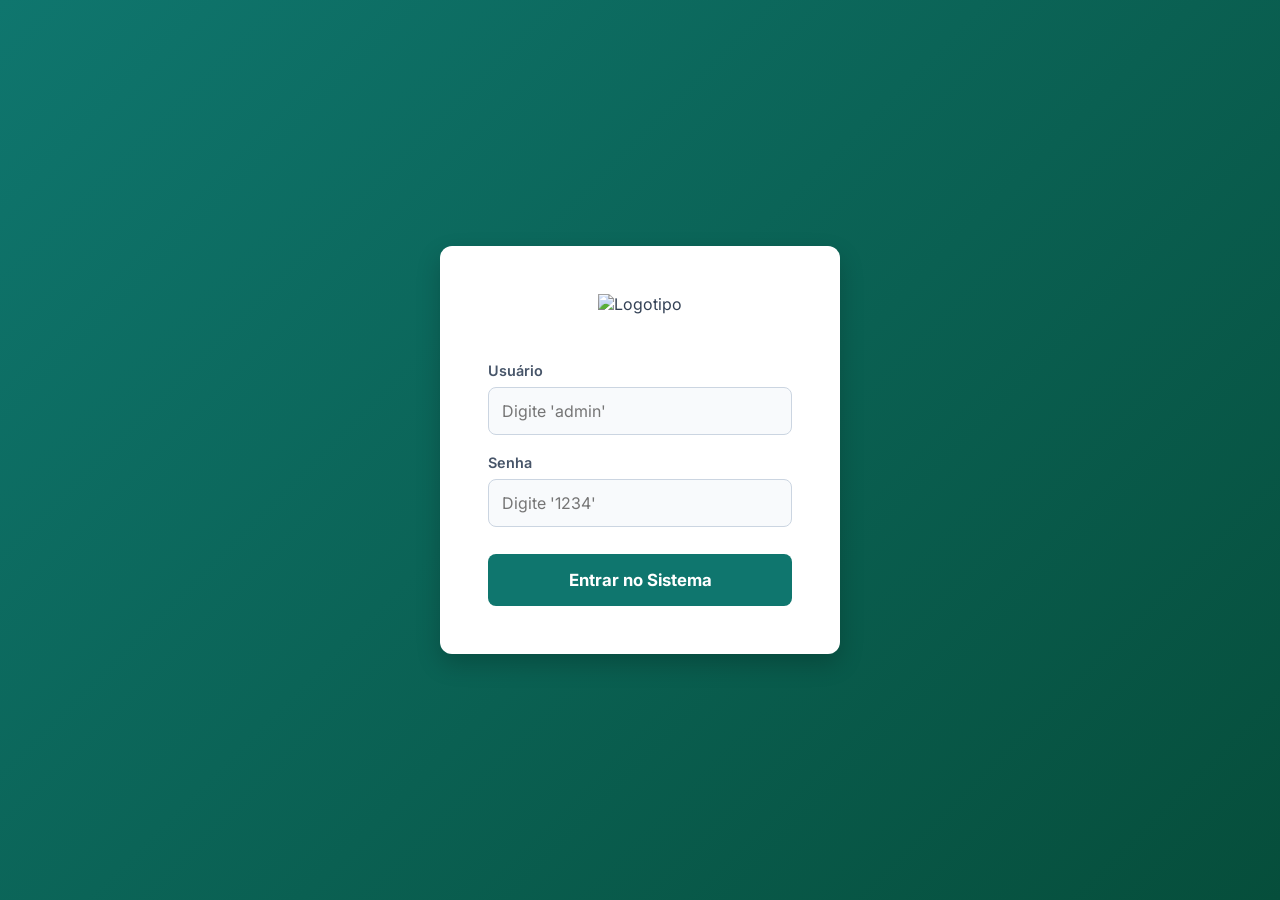
==== index.html @ ef574134 "Add files via upload" ====
<!DOCTYPE html>
<html lang="pt-BR">
<head>
    <meta charset="UTF-8">
    <title>Login - MedVet Taís Bitelo</title>
    <link rel="stylesheet" href="style.css">
</head>
<body class="login-body">
    <div class="login-container">
        <img src="imagens/logo.png.png" alt="Logotipo" style="width: 300px; margin-bottom: 1rem;">
        <h1></h1>
        <form id="login-form">
            <div class="input-group">
                <label>Usuário</label>
                <input type="text" id="usuario" required placeholder="Digite 'admin'">
            </div>
            <div class="input-group">
                <label>Senha</label>
                <input type="password" id="senha" required placeholder="Digite '1234'">
            </div>
            <p id="erro-msg" style="color: red; display: none; font-size: 0.9rem; margin-bottom: 1rem;">Usuário ou senha inválidos.</p>
            <button type="submit" class="btn-primary">Entrar no Sistema</button>
        </form>
    </div>

    <script>
        document.getElementById('login-form').addEventListener('submit', (e) => {
            e.preventDefault();
            const usuario = document.getElementById('usuario').value.trim();
            const senha = document.getElementById('senha').value.trim();

            // Validação direta com login e senha fixos
            if (usuario === 'admin' && senha === '1234') {
                const dadosVeterinario = {
                    id: 1,
                    usuario: 'admin',
                    nome: 'Dra. Taís Bitelo'
                };
                
                localStorage.setItem('vet_user', JSON.stringify(dadosVeterinario));
                window.location.href = 'dashboard.html';
            } else {
                document.getElementById('erro-msg').style.display = 'block';
            }
        });
    </script>
</body>
</html>
---- style.css ----
@import url('https://fonts.googleapis.com/css2?family=Inter:wght@300;400;600;700&display=swap');

* {
    margin: 0; padding: 0; box-sizing: border-box;
    font-family: 'Inter', sans-serif;
}

body {
    background-color: #f1f5f9;
    color: #334155;
    display: flex;
}

/* --- TELA DE LOGIN --- */
.login-body {
    justify-content: center;
    align-items: center;
    height: 100vh;
    background: linear-gradient(135deg, #0f766e 0%, #064e3b 100%);
}

.login-container {
    background: white;
    padding: 3rem;
    border-radius: 12px;
    box-shadow: 0 10px 25px rgba(0,0,0,0.2);
    width: 100%;
    max-width: 400px;
    text-align: center;
}

.login-container h1 { color: #8f5722; margin-bottom: 2rem; }

/* --- DASHBOARD (SISTEMA) --- */
.sidebar {
    width: 260px; background-color: #1e293b; color: white;
    height: 100vh; position: fixed;
    padding: 2rem 1.5rem; display: flex; flex-direction: column;
}

.sidebar h2 { color: #2dd4bf; margin-bottom: 2.5rem; font-size: 1.5rem; text-align: center;}
.sidebar nav p { padding: 10px; background: rgba(255,255,255,0.1); border-radius: 8px; cursor: pointer;}

.user-info {
    margin-top: auto; border-top: 1px solid #334155;
    padding-top: 1.5rem; text-align: center;
}

.btn-logout {
    background: #ef4444; color: white; border: none;
    padding: 0.6rem 1rem; border-radius: 6px; cursor: pointer;
    width: 100%; margin-top: 1rem; font-weight: bold; transition: 0.3s;
}
.btn-logout:hover { background: #dc2626; }

.main-content {
    margin-left: 260px; padding: 2.5rem; width: 100%;
}

.dashboard-header { margin-bottom: 2rem; }

/* --- FORMULÁRIOS E CARDS --- */
.card {
    background: white; /* Mude o 'white' aqui para alterar a cor de fundo da área de cadastro */
    padding: 2rem;
    border-radius: 12px; box-shadow: 0 4px 6px rgba(0,0,0,0.05);
    margin-bottom: 2.5rem;
}

.input-group { margin-bottom: 1.2rem; text-align: left; }
.input-row { display: flex; gap: 1rem; }
.input-row .input-group { flex: 1; }

label { display: block; font-weight: 600; font-size: 0.9rem; margin-bottom: 0.5rem; color: #475569;}
input, textarea {
    width: 100%; padding: 0.8rem; border: 1px solid #cbd5e1;
    border-radius: 8px; font-size: 1rem; background: #f8fafc; transition: 0.3s;
}
input:focus, textarea:focus { border-color: #0f766e; outline: none; background: white; }

.btn-primary {
    background: #0f766e; color: white; border: none;
    padding: 1rem; border-radius: 8px; font-weight: bold; font-size: 1.05rem;
    cursor: pointer; width: 100%; transition: 0.3s; margin-top: 0.5rem;
}
.btn-primary:hover { background: #115e59; }

.patient-grid {
    display: grid; grid-template-columns: repeat(auto-fill, minmax(320px, 1fr)); gap: 1.5rem;
}

.patient-card {
    background: white; border-top: 5px solid #0f766e;
    padding: 1.5rem; border-radius: 8px; box-shadow: 0 4px 10px rgba(0,0,0,0.05);
}

.patient-card h3 { color: #1e293b; margin-bottom: 0.8rem; font-size: 1.2rem;}
.patient-card p { font-size: 0.95rem; margin-bottom: 0.5rem; color: #475569; line-height: 1.4;}
.patient-card strong { color: #333; }

.btn-delete {
    background: #ef4444; color: white; border: none;
    padding: 0.5rem 1rem; border-radius: 6px; cursor: pointer;
    margin-top: 1rem; font-size: 0.85rem; font-weight: bold; width: 100%;
}
.btn-delete:hover { background: #dc2626; }
.card-actions {
    display: flex;
    gap: 0.5rem;
    margin-top: 1rem;
}

.card-actions .btn-delete {
    margin-top: 0;
}

.btn-edit {
    background: #0284c7;
    color: white;
    border: none;
    padding: 0.5rem 1rem;
    border-radius: 6px;
    cursor: pointer;
    font-size: 0.85rem;
    font-weight: bold;
    width: 100%;
    transition: 0.3s;
}

.btn-edit:hover {
    background: #0369a1;
}
/* ============================================================
   OTIMIZAÇÃO PARA DISPOSITIVOS MÓVEIS (CELULAR E TABLET)
   ============================================================ */
@media (max-width: 992px) {
    body { flex-direction: column; }

    .sidebar {
        width: 100%; height: auto; position: relative;
        padding: 1rem 1.5rem; flex-direction: row;
        justify-content: space-between; align-items: center;
    }

    .sidebar-nav { display: none; } /* Esconde o menu de texto no celular para ganhar espaço */

    .user-info {
        margin-top: 0; border-top: none; padding-top: 0;
        display: flex; align-items: center; gap: 1rem;
    }

    .user-info p { display: none; }

    .btn-logout { margin-top: 0; padding: 0.4rem 0.8rem; font-size: 0.85rem; }

    .main-content { margin-left: 0; width: 100%; padding: 1.5rem 1rem; }

    .input-row { flex-direction: column; gap: 0; }
    
    .patient-grid { grid-template-columns: 1fr; } /* Deixa 1 prontuário por linha no celular */
}
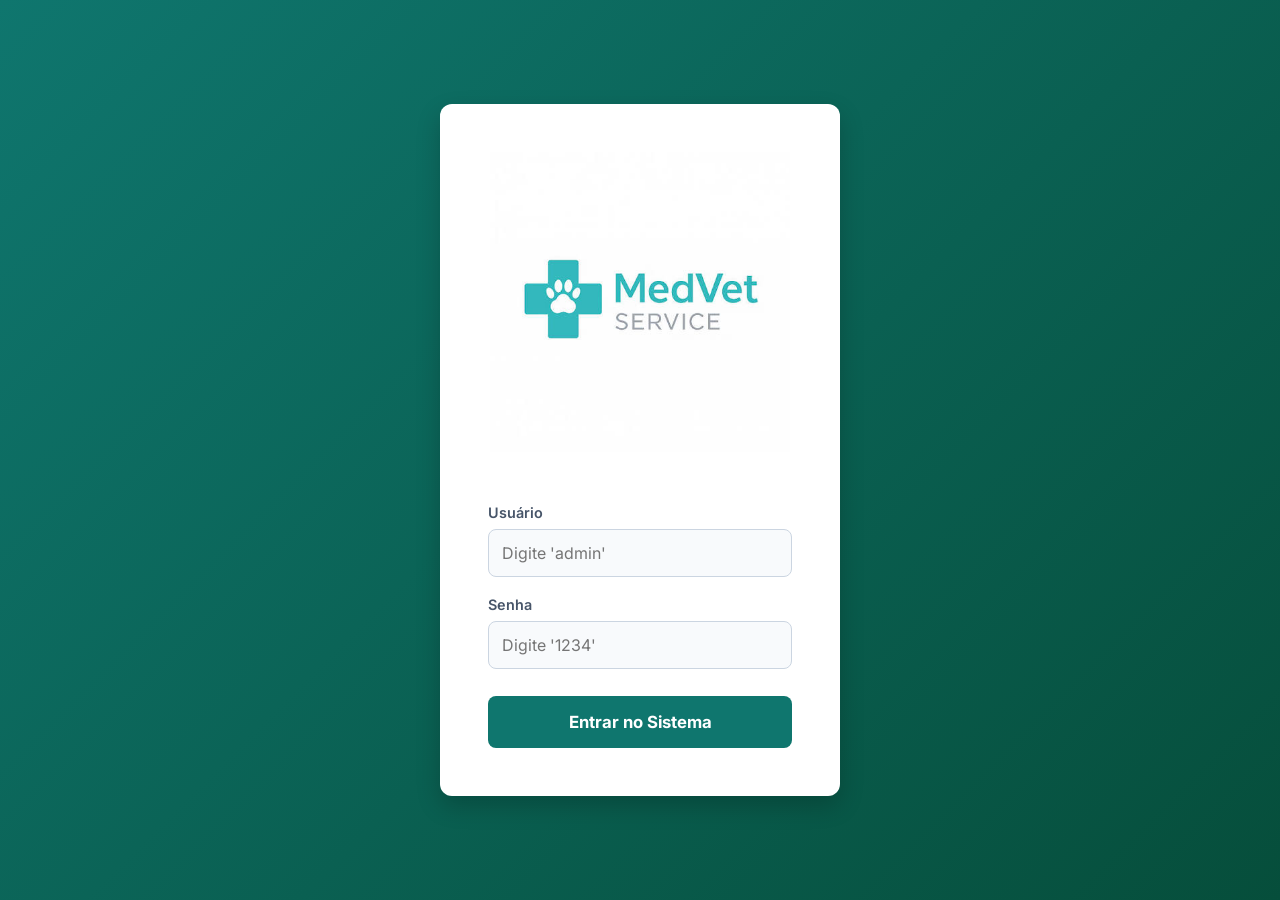
==== commit f4be3677: "Update index.html" ====
--- a/index.html
+++ b/index.html
@@ -7,7 +7,7 @@
 </head>
 <body class="login-body">
     <div class="login-container">
-        <img src="imagens/logo.png.png" alt="Logotipo" style="width: 300px; margin-bottom: 1rem;">
+        <img src="images.jpg" alt="Logotipo" style="width: 300px; margin-bottom: 1rem;">
         <h1></h1>
         <form id="login-form">
             <div class="input-group">
@@ -45,4 +45,4 @@
         });
     </script>
 </body>
-</html>+</html>
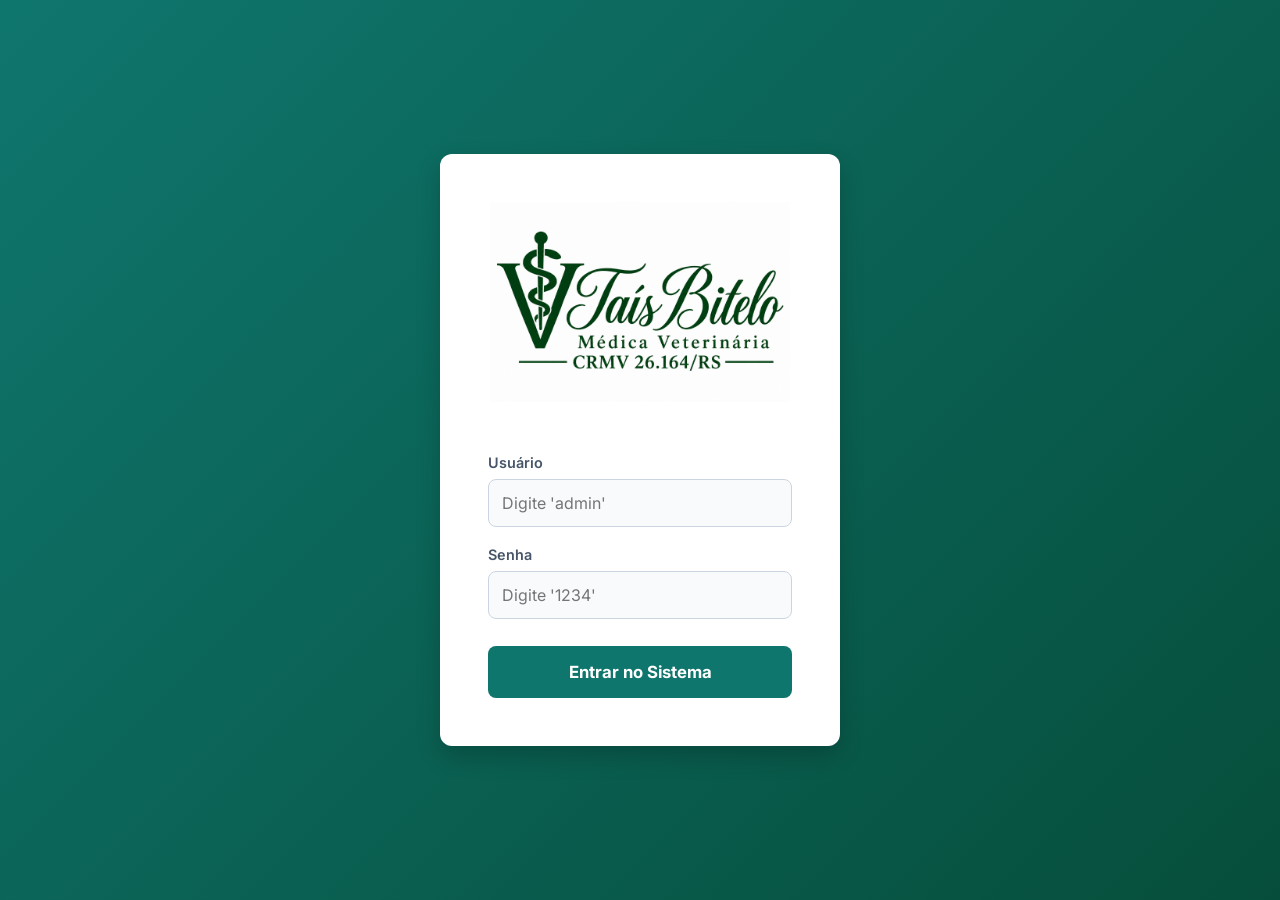
==== commit 5d5ce393: "Update index.html" ====
--- a/index.html
+++ b/index.html
@@ -7,7 +7,7 @@
 </head>
 <body class="login-body">
     <div class="login-container">
-        <img src="images.jpg" alt="Logotipo" style="width: 300px; margin-bottom: 1rem;">
+        <img src="Carimbo Veterinário Taís Bitelo.png" alt="Logotipo" style="width: 300px; margin-bottom: 1rem;">
         <h1></h1>
         <form id="login-form">
             <div class="input-group">
--- a/style.css
+++ b/style.css
@@ -39,7 +39,7 @@
 }
 
 .sidebar h2 { color: #2dd4bf; margin-bottom: 2.5rem; font-size: 1.5rem; text-align: center;}
-.sidebar nav p { padding: 10px; background: rgba(255,255,255,0.1); border-radius: 8px; cursor: pointer;}
+.sidebar nav p { padding: 10px; background: rgba(255, 255, 255, 1); border-radius: 8px; cursor: pointer;}
 
 .user-info {
     margin-top: auto; border-top: 1px solid #334155;
@@ -158,4 +158,4 @@
     .input-row { flex-direction: column; gap: 0; }
     
     .patient-grid { grid-template-columns: 1fr; } /* Deixa 1 prontuário por linha no celular */
-}+}
